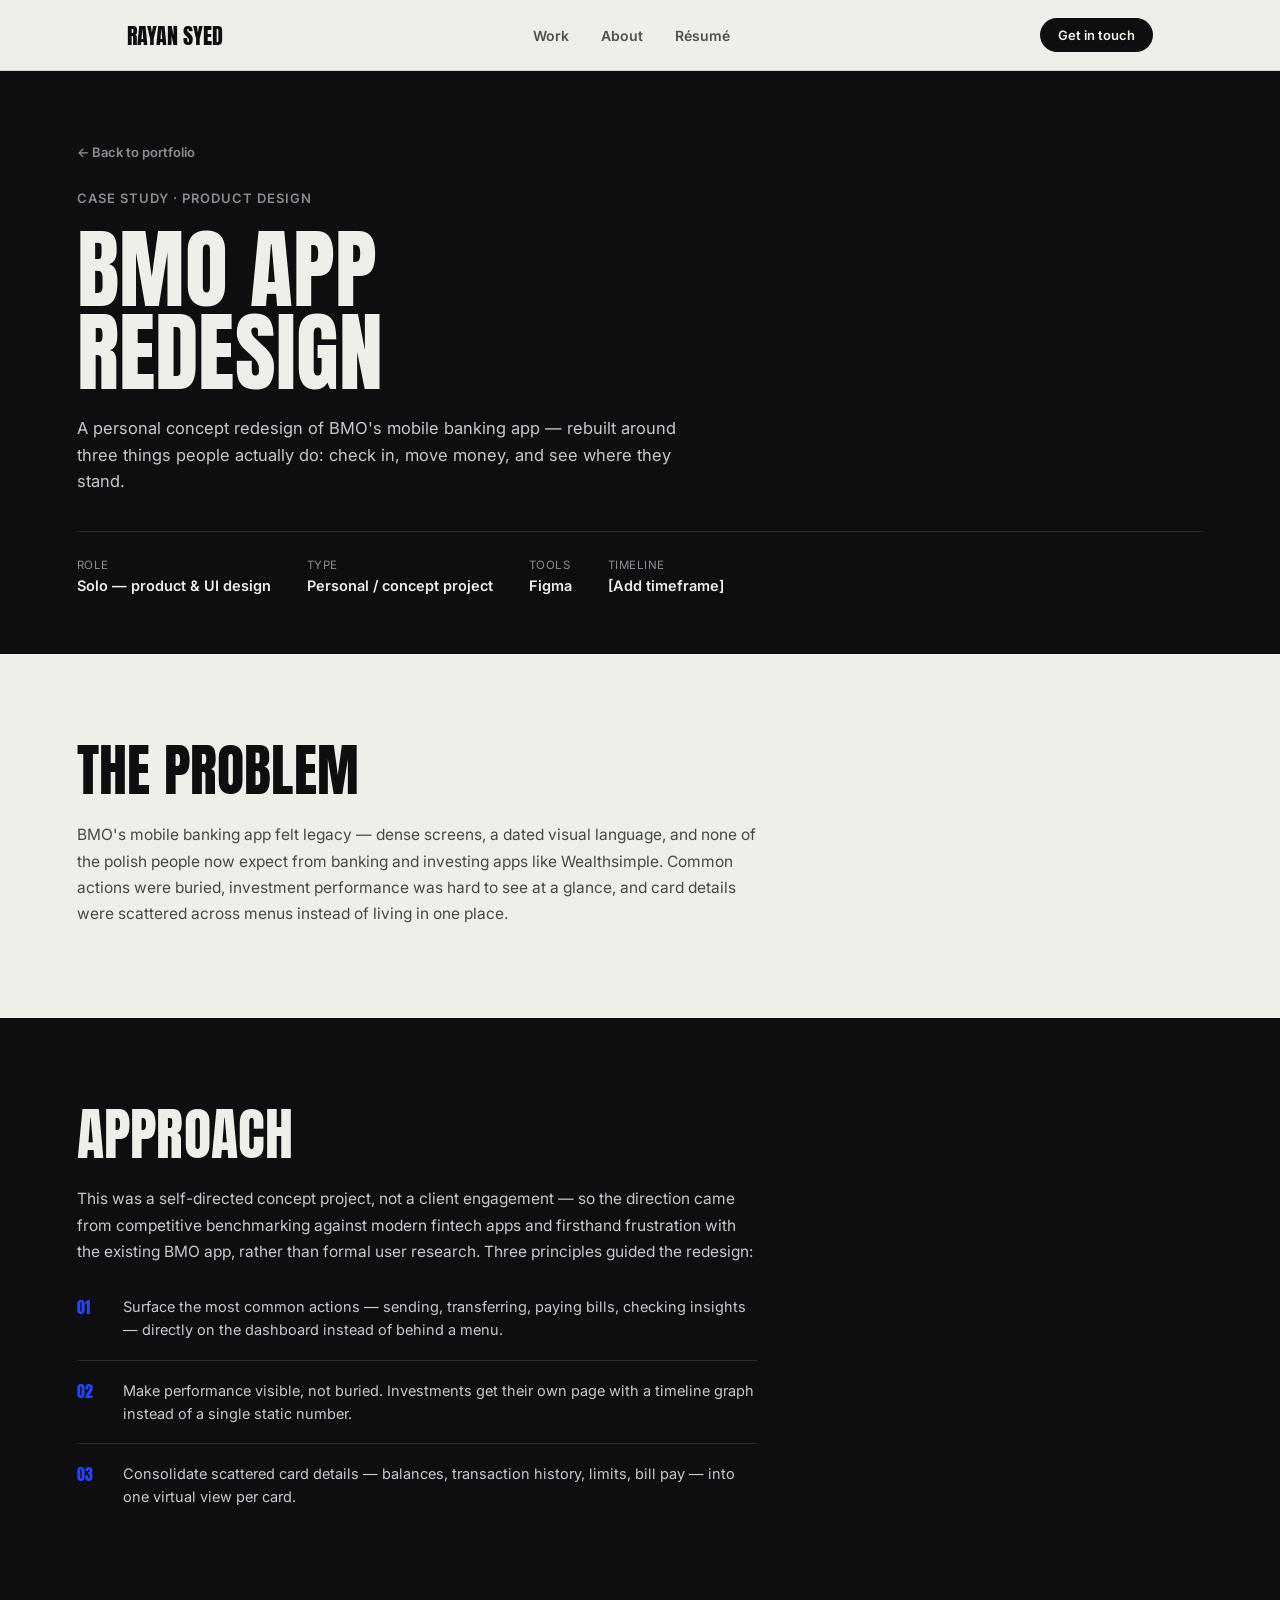
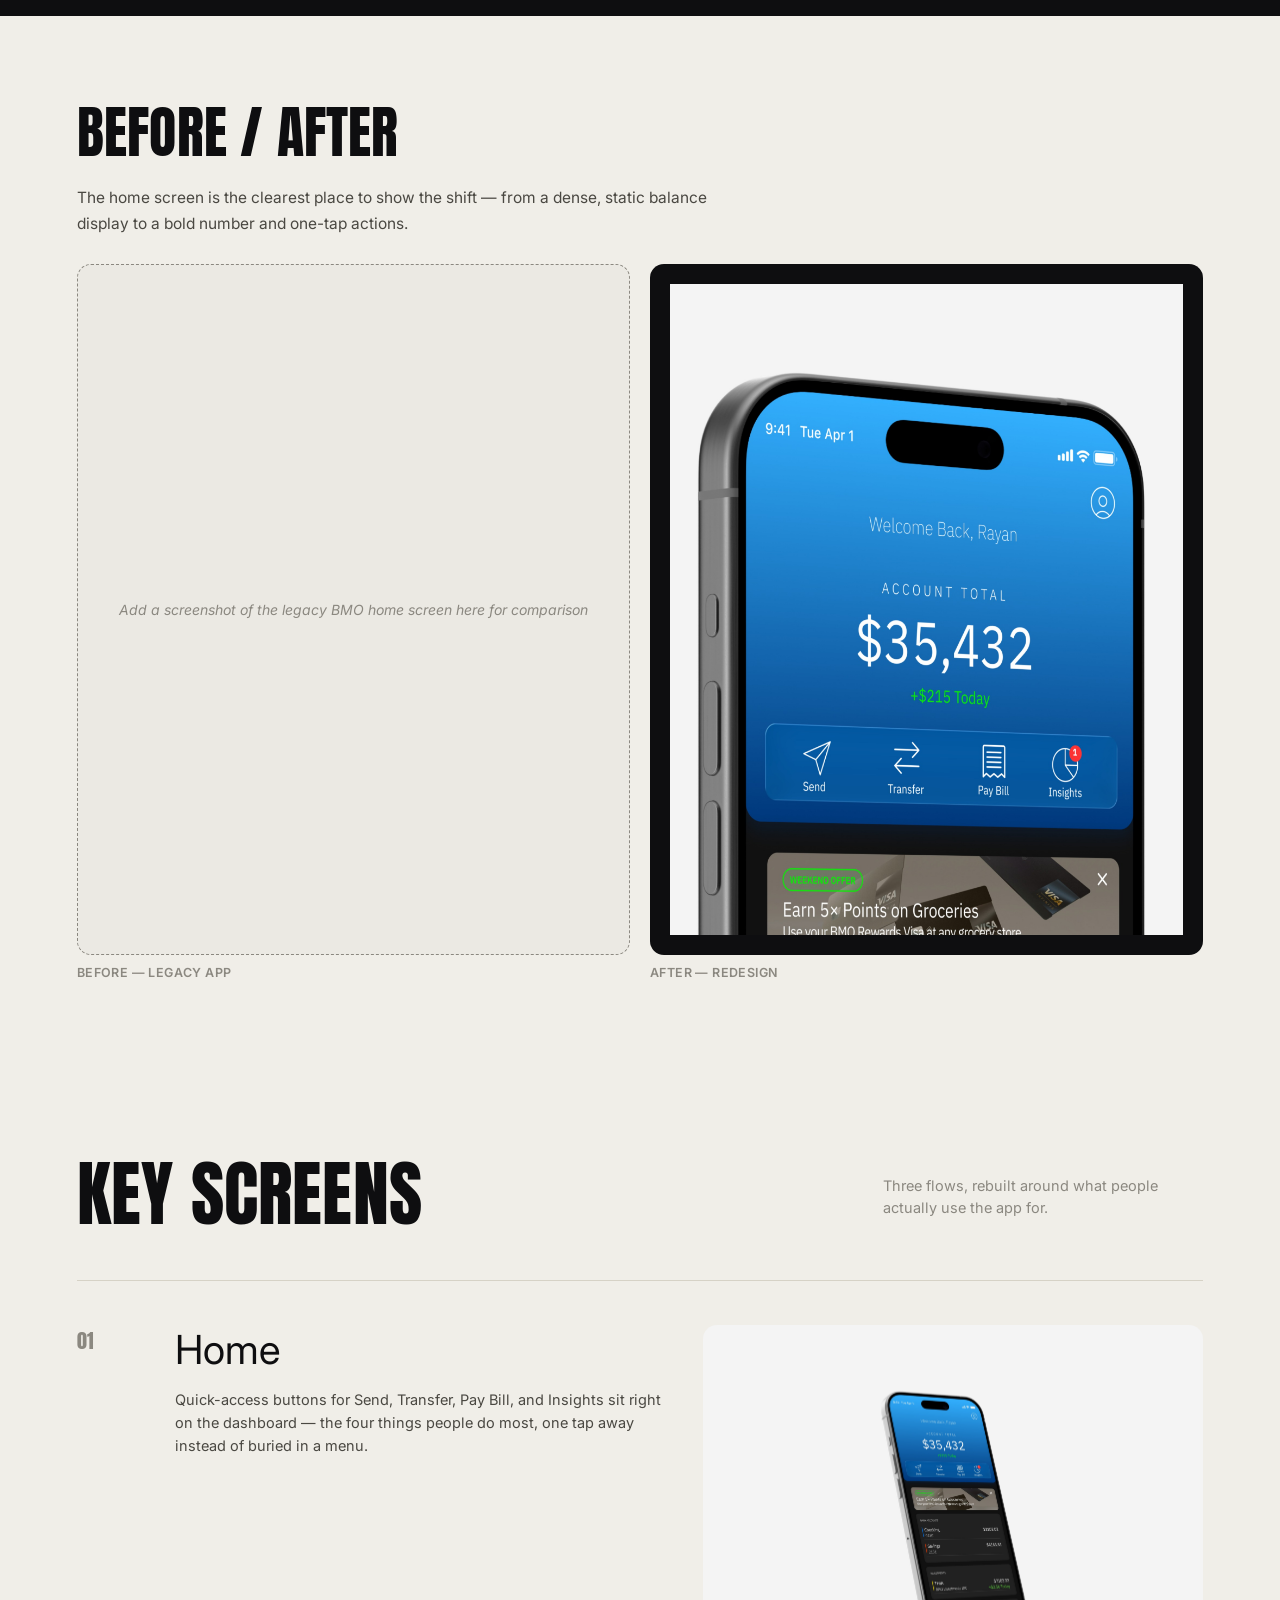
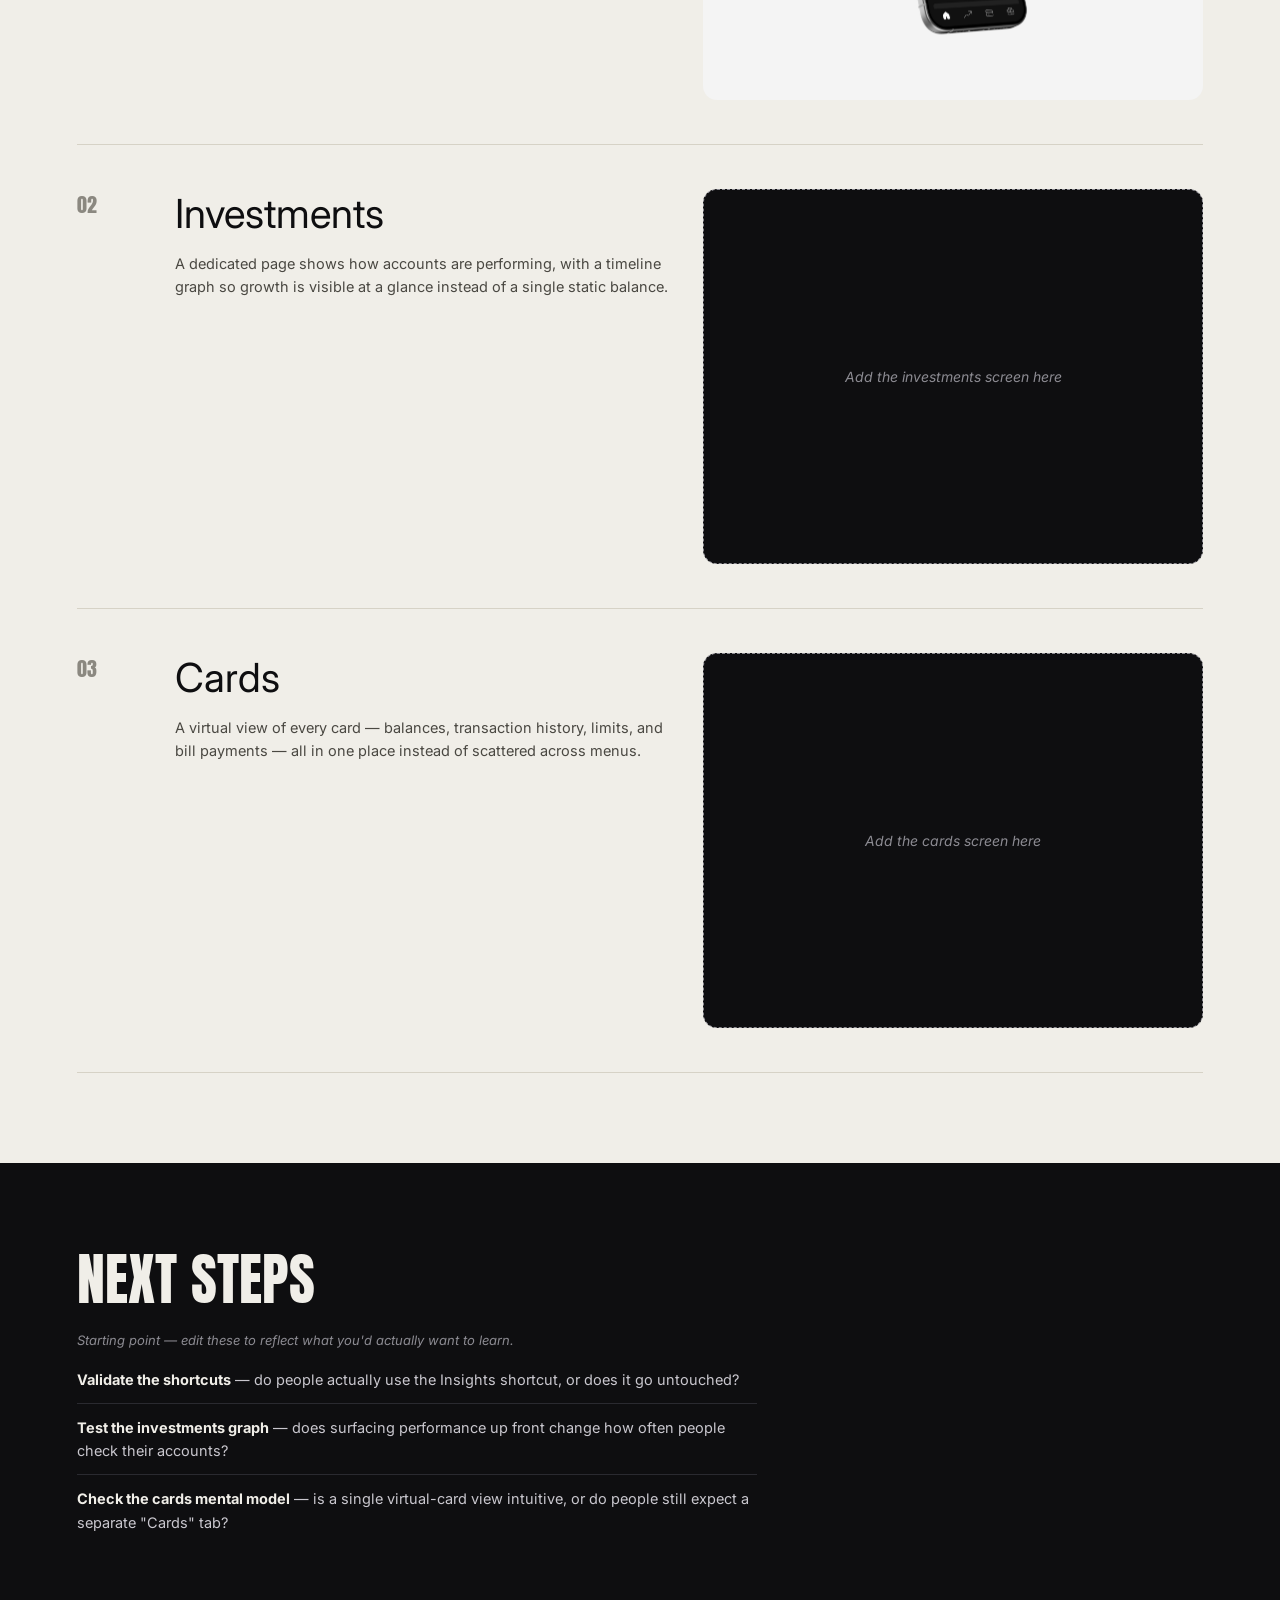
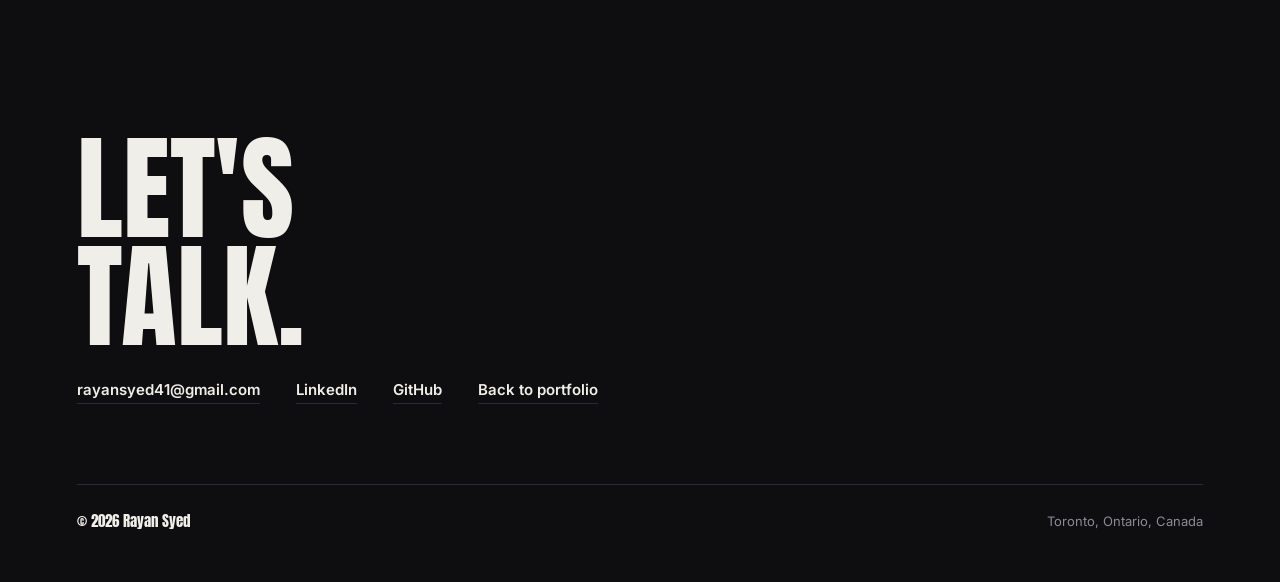
==== case-study-bmo.html @ 14a3d283 "Add files via upload" ====
<!DOCTYPE html>
<html lang="en">
<head>
<meta charset="UTF-8">
<meta name="viewport" content="width=device-width, initial-scale=1.0">
<title>BMO App Redesign — Rayan Syed</title>
<link rel="preconnect" href="https://fonts.googleapis.com">
<link rel="preconnect" href="https://fonts.gstatic.com" crossorigin>
<link href="https://fonts.googleapis.com/css2?family=Anton&family=Inter:wght@400;500;600;700&display=swap" rel="stylesheet">
<link rel="stylesheet" href="style.css">
<style>
  .case-hero{background:var(--ink);color:var(--paper);padding:70px 6vw 60px;}
  .back-link{
    font-size:13px;font-weight:600;color:var(--muted-on-ink);
    display:inline-flex;align-items:center;gap:6px;margin-bottom:30px;text-decoration:none;
  }
  .back-link:hover{color:var(--paper);}
  .case-hero h1{font-size:clamp(40px,7vw,88px);color:var(--paper);margin-bottom:22px;}
  .case-hero .lede{max-width:600px;font-size:16.5px;line-height:1.6;color:#C9C7CE;margin-bottom:36px;}
  .meta-strip{display:flex;flex-wrap:wrap;gap:36px;border-top:1px solid var(--line-on-ink);padding-top:26px;}
  .meta-item{display:flex;flex-direction:column;gap:5px;}
  .meta-label{font-size:11.5px;text-transform:uppercase;letter-spacing:0.5px;color:var(--muted-on-ink);font-family:'Inter',monospace;}
  .meta-value{font-size:14.5px;font-weight:600;color:var(--paper);}

  .case-section{padding:90px 6vw;}
  .case-section h2{font-size:clamp(32px,5vw,56px);margin-bottom:26px;}
  .case-section .lede-p{font-size:15.5px;line-height:1.7;color:#4A4842;max-width:680px;}
  .case-section.on-ink{background:var(--ink);color:var(--paper);}
  .case-section.on-ink .lede-p{color:#C9C7CE;}

  .principles{list-style:none;margin:30px 0 0;padding:0;display:flex;flex-direction:column;max-width:680px;}
  .principles li{display:flex;gap:18px;padding:18px 0;border-top:1px solid var(--line-on-ink);}
  .principles li:first-child{border-top:none;padding-top:0;}
  .principles .num{font-family:'Anton',sans-serif;color:var(--accent);font-size:16px;width:28px;flex-shrink:0;}
  .principles p{font-size:14.5px;line-height:1.6;color:#C9C7CE;}

  .compare{display:grid;grid-template-columns:1fr 1fr;gap:20px;margin-top:26px;}
  .compare figure{margin:0;}
  .compare .frame{
    aspect-ratio:4/5;border-radius:var(--radius);overflow:hidden;
    display:flex;align-items:center;justify-content:center;text-align:center;padding:20px;
  }
  .compare .frame img{width:100%;height:100%;object-fit:cover;display:block;}
  .compare figcaption{font-size:12.5px;color:var(--muted);margin-top:10px;font-weight:600;text-transform:uppercase;letter-spacing:0.4px;}

  .case-list.on-ink li{color:#C9C7CE;border-top-color:var(--line-on-ink);}
  .case-list.on-ink b{color:var(--paper);}
  .next-note{font-size:13px;color:var(--muted-on-ink);font-style:italic;margin-bottom:20px;}

  @media (max-width:860px){
    .compare{grid-template-columns:1fr;}
    .meta-strip{gap:22px;}
  }
</style>
</head>
<body>

<header>
  <nav>
    <a href="index.html" class="mark" style="text-decoration:none;color:inherit;">Rayan Syed</a>
    <div class="nav-links">
      <a href="index.html#work">Work</a>
      <a href="index.html#about">About</a>
      <a href="index.html#resume">Résumé</a>
    </div>
    <a href="index.html#contact" class="nav-cta">Get in touch</a>
    <button class="burger" aria-label="Menu"><span></span><span></span><span></span></button>
  </nav>
</header>

<section class="case-hero">
  <div class="wrap">
    <a href="index.html#work" class="back-link">&#8592; Back to portfolio</a>
    <div class="kicker">CASE STUDY · PRODUCT DESIGN</div>
    <h1 class="reveal">BMO App<br>Redesign</h1>
    <p class="lede reveal">A personal concept redesign of BMO's mobile banking app — rebuilt around three things people actually do: check in, move money, and see where they stand.</p>
    <div class="meta-strip reveal">
      <div class="meta-item"><div class="meta-label">Role</div><div class="meta-value">Solo — product &amp; UI design</div></div>
      <div class="meta-item"><div class="meta-label">Type</div><div class="meta-value">Personal / concept project</div></div>
      <div class="meta-item"><div class="meta-label">Tools</div><div class="meta-value">Figma</div></div>
      <div class="meta-item"><div class="meta-label">Timeline</div><div class="meta-value">[Add timeframe]</div></div>
    </div>
  </div>
</section>

<section class="case-section">
  <div class="wrap">
    <h2 class="reveal">The problem</h2>
    <p class="lede-p reveal">BMO's mobile banking app felt legacy — dense screens, a dated visual language, and none of the polish people now expect from banking and investing apps like Wealthsimple. Common actions were buried, investment performance was hard to see at a glance, and card details were scattered across menus instead of living in one place.</p>
  </div>
</section>

<section class="case-section on-ink">
  <div class="wrap">
    <h2 class="reveal">Approach</h2>
    <p class="lede-p reveal">This was a self-directed concept project, not a client engagement — so the direction came from competitive benchmarking against modern fintech apps and firsthand frustration with the existing BMO app, rather than formal user research. Three principles guided the redesign:</p>
    <ul class="principles reveal">
      <li><span class="num">01</span><p>Surface the most common actions — sending, transferring, paying bills, checking insights — directly on the dashboard instead of behind a menu.</p></li>
      <li><span class="num">02</span><p>Make performance visible, not buried. Investments get their own page with a timeline graph instead of a single static number.</p></li>
      <li><span class="num">03</span><p>Consolidate scattered card details — balances, transaction history, limits, bill pay — into one virtual view per card.</p></li>
    </ul>
  </div>
</section>

<section class="case-section">
  <div class="wrap">
    <h2 class="reveal">Before / after</h2>
    <p class="lede-p reveal" style="margin-bottom:8px;">The home screen is the clearest place to show the shift — from a dense, static balance display to a bold number and one-tap actions.</p>
    <div class="compare reveal">
      <figure>
        <div class="frame ph ph-box">Add a screenshot of the legacy BMO home screen here for comparison</div>
        <figcaption>Before — legacy app</figcaption>
      </figure>
      <figure>
        <div class="frame" style="background:var(--ink);">
          <img src="[data-uri]" alt="Redesigned BMO app home screen, close-up angle">
        </div>
        <figcaption>After — redesign</figcaption>
      </figure>
    </div>
  </div>
</section>

<section class="work" style="padding-top:90px;padding-bottom:90px;">
  <div class="wrap">
    <div class="section-head reveal">
      <h2>Key screens</h2>
      <p>Three flows, rebuilt around what people actually use the app for.</p>
    </div>

    <div class="project reveal">
      <div class="project-num">01</div>
      <div>
        <div class="project-title">Home</div>
        <p class="project-desc">Quick-access buttons for Send, Transfer, Pay Bill, and Insights sit right on the dashboard — the four things people do most, one tap away instead of buried in a menu.</p>
      </div>
      <div class="project-visual" style="padding:0;overflow:hidden;">
        <img src="[data-uri]" alt="BMO app home screen mockup" style="width:100%;height:100%;object-fit:cover;display:block;">
      </div>
    </div>

    <div class="project reveal">
      <div class="project-num">02</div>
      <div>
        <div class="project-title">Investments</div>
        <p class="project-desc">A dedicated page shows how accounts are performing, with a timeline graph so growth is visible at a glance instead of a single static balance.</p>
      </div>
      <div class="project-visual ph on-ink" style="background:var(--ink);color:var(--muted-on-ink);">Add the investments screen here</div>
    </div>

    <div class="project reveal">
      <div class="project-num">03</div>
      <div>
        <div class="project-title">Cards</div>
        <p class="project-desc">A virtual view of every card — balances, transaction history, limits, and bill payments — all in one place instead of scattered across menus.</p>
      </div>
      <div class="project-visual ph on-ink" style="background:var(--ink);color:var(--muted-on-ink);">Add the cards screen here</div>
    </div>
  </div>
</section>

<section class="case-section on-ink">
  <div class="wrap">
    <h2 class="reveal">Next steps</h2>
    <div class="next-note reveal">Starting point — edit these to reflect what you'd actually want to learn.</div>
    <ul class="case-list on-ink reveal" style="max-width:680px;">
      <li><b>Validate the shortcuts</b> — do people actually use the Insights shortcut, or does it go untouched?</li>
      <li><b>Test the investments graph</b> — does surfacing performance up front change how often people check their accounts?</li>
      <li><b>Check the cards mental model</b> — is a single virtual-card view intuitive, or do people still expect a separate "Cards" tab?</li>
    </ul>
  </div>
</section>

<section class="contact" id="contact">
  <div class="wrap">
    <h2 class="reveal">Let's<br>talk.</h2>
    <div class="contact-links reveal">
      <a href="mailto:rayansyed41@gmail.com">rayansyed41@gmail.com</a>
      <a href="https://www.linkedin.com/in/rayansyed">LinkedIn</a>
      <a href="https://github.com/rayansyed">GitHub</a>
      <a href="index.html">Back to portfolio</a>
    </div>
    <div class="foot-row">
      <div class="stamp">© 2026 Rayan Syed</div>
      <div>Toronto, Ontario, Canada</div>
    </div>
  </div>
</section>

<script>
  const burger = document.querySelector('.burger');
  const navLinks = document.querySelector('.nav-links');
  burger.addEventListener('click', () => {
    const open = navLinks.style.display === 'flex';
    navLinks.style.display = open ? 'none' : 'flex';
    navLinks.style.cssText += open ? '' : 'position:absolute;top:64px;left:0;right:0;background:var(--paper);flex-direction:column;padding:20px 6vw;border-bottom:1px solid var(--line);';
  });

  const io = new IntersectionObserver((entries) => {
    entries.forEach(e => { if (e.isIntersecting) e.target.classList.add('in'); });
  }, { threshold: 0.12 });
  document.querySelectorAll('.reveal').forEach(el => io.observe(el));
</script>

</body>
</html>
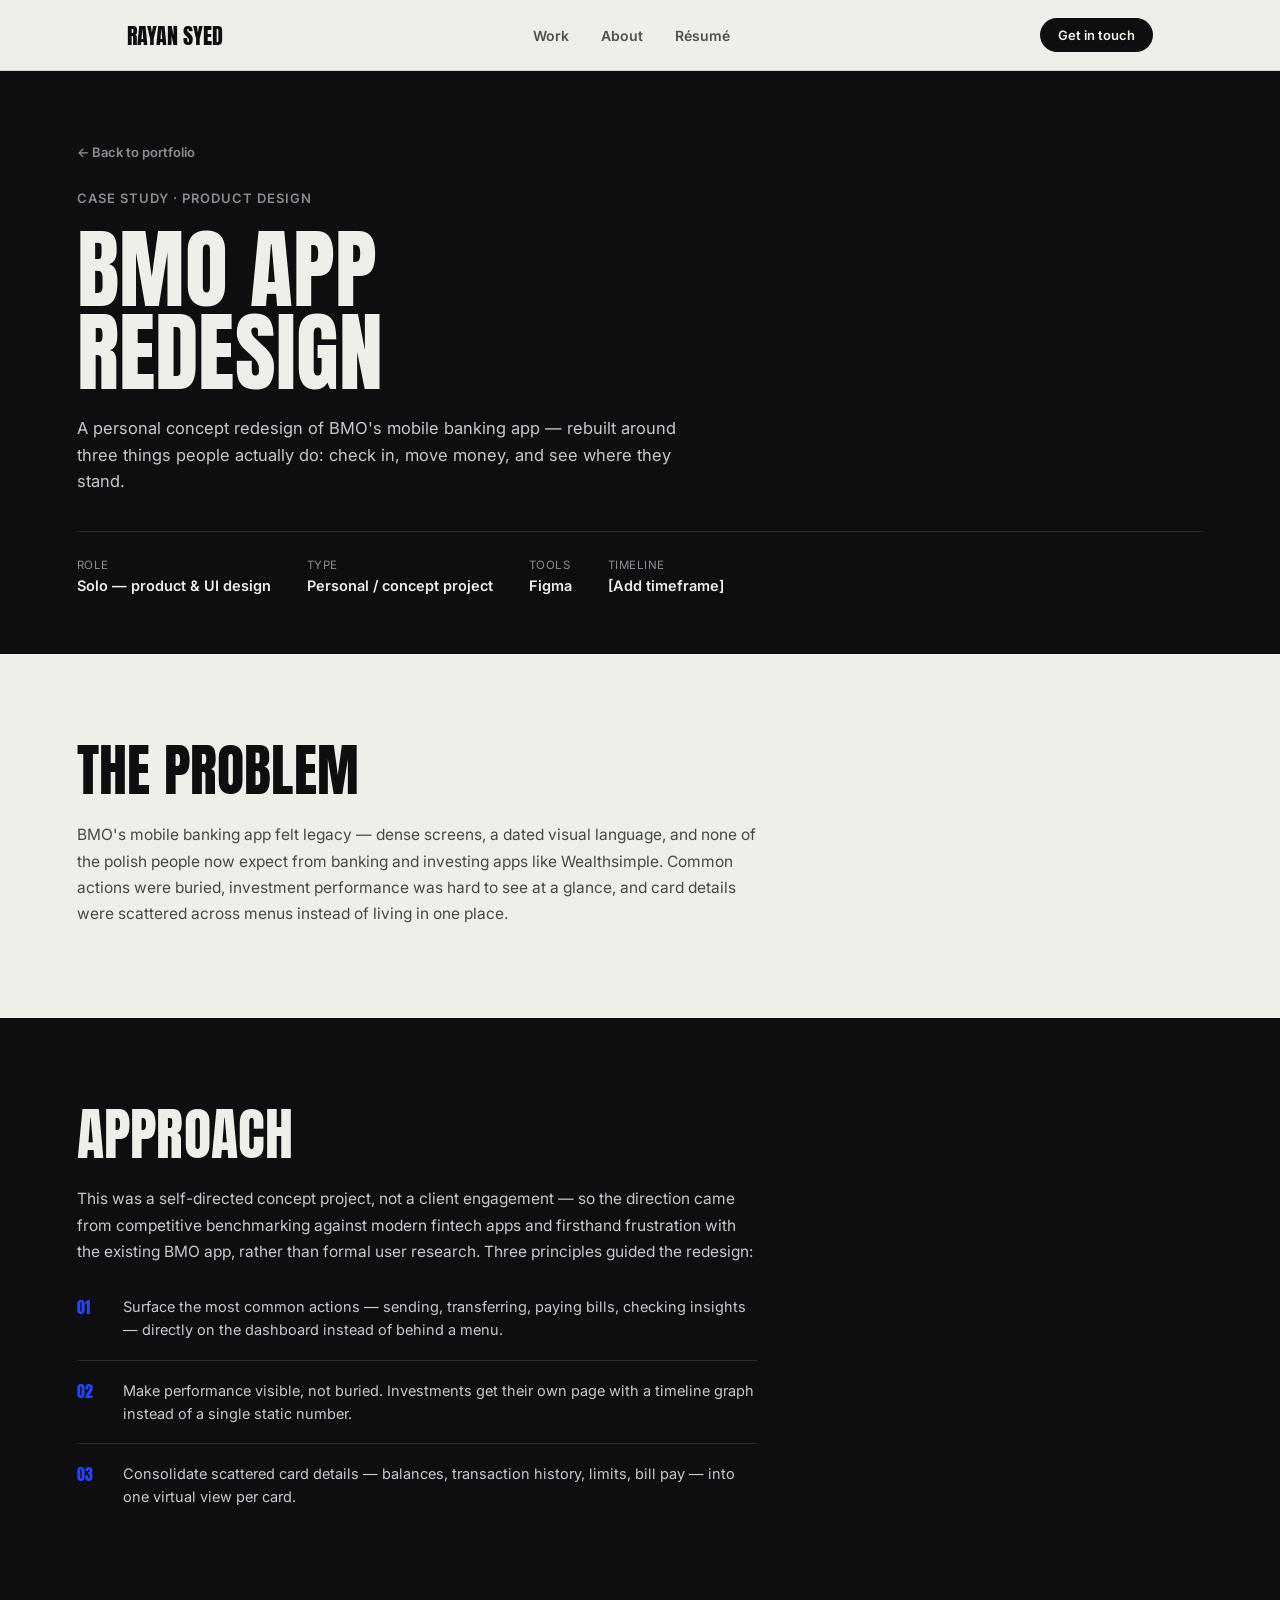
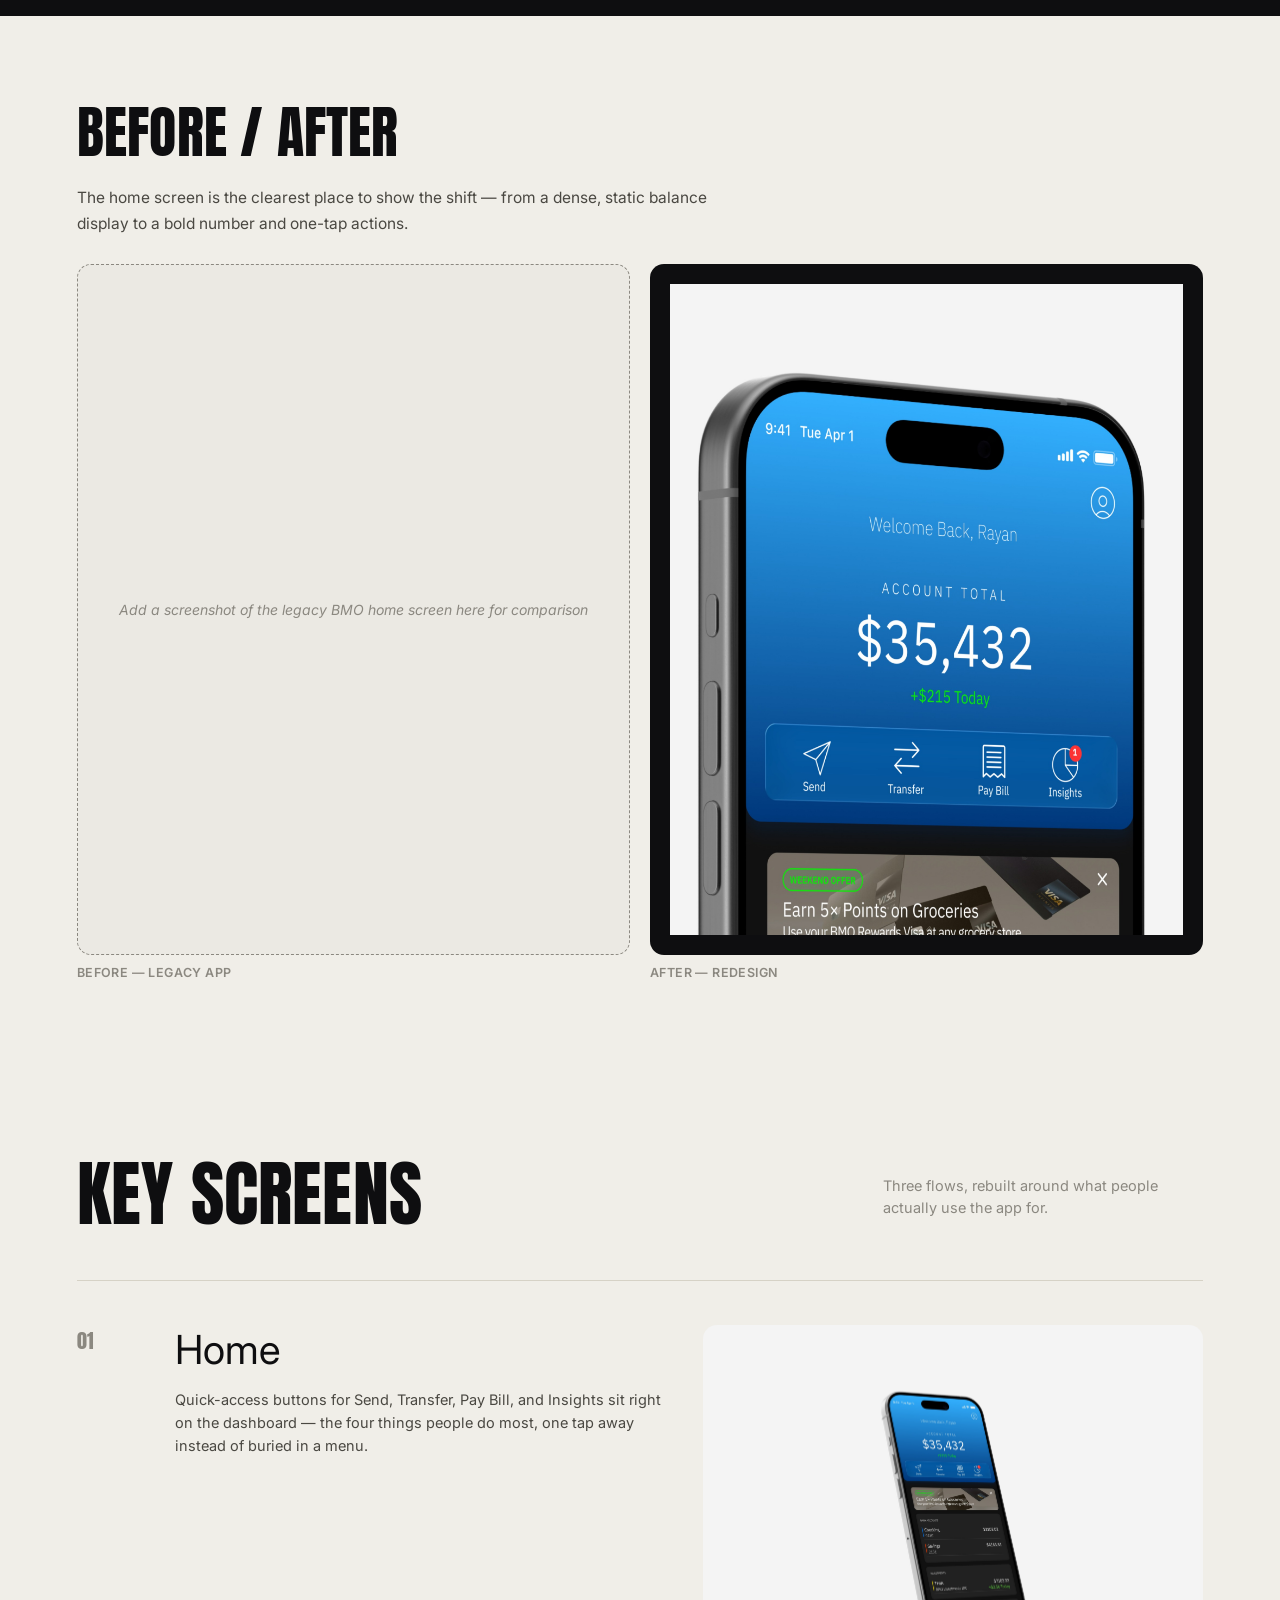
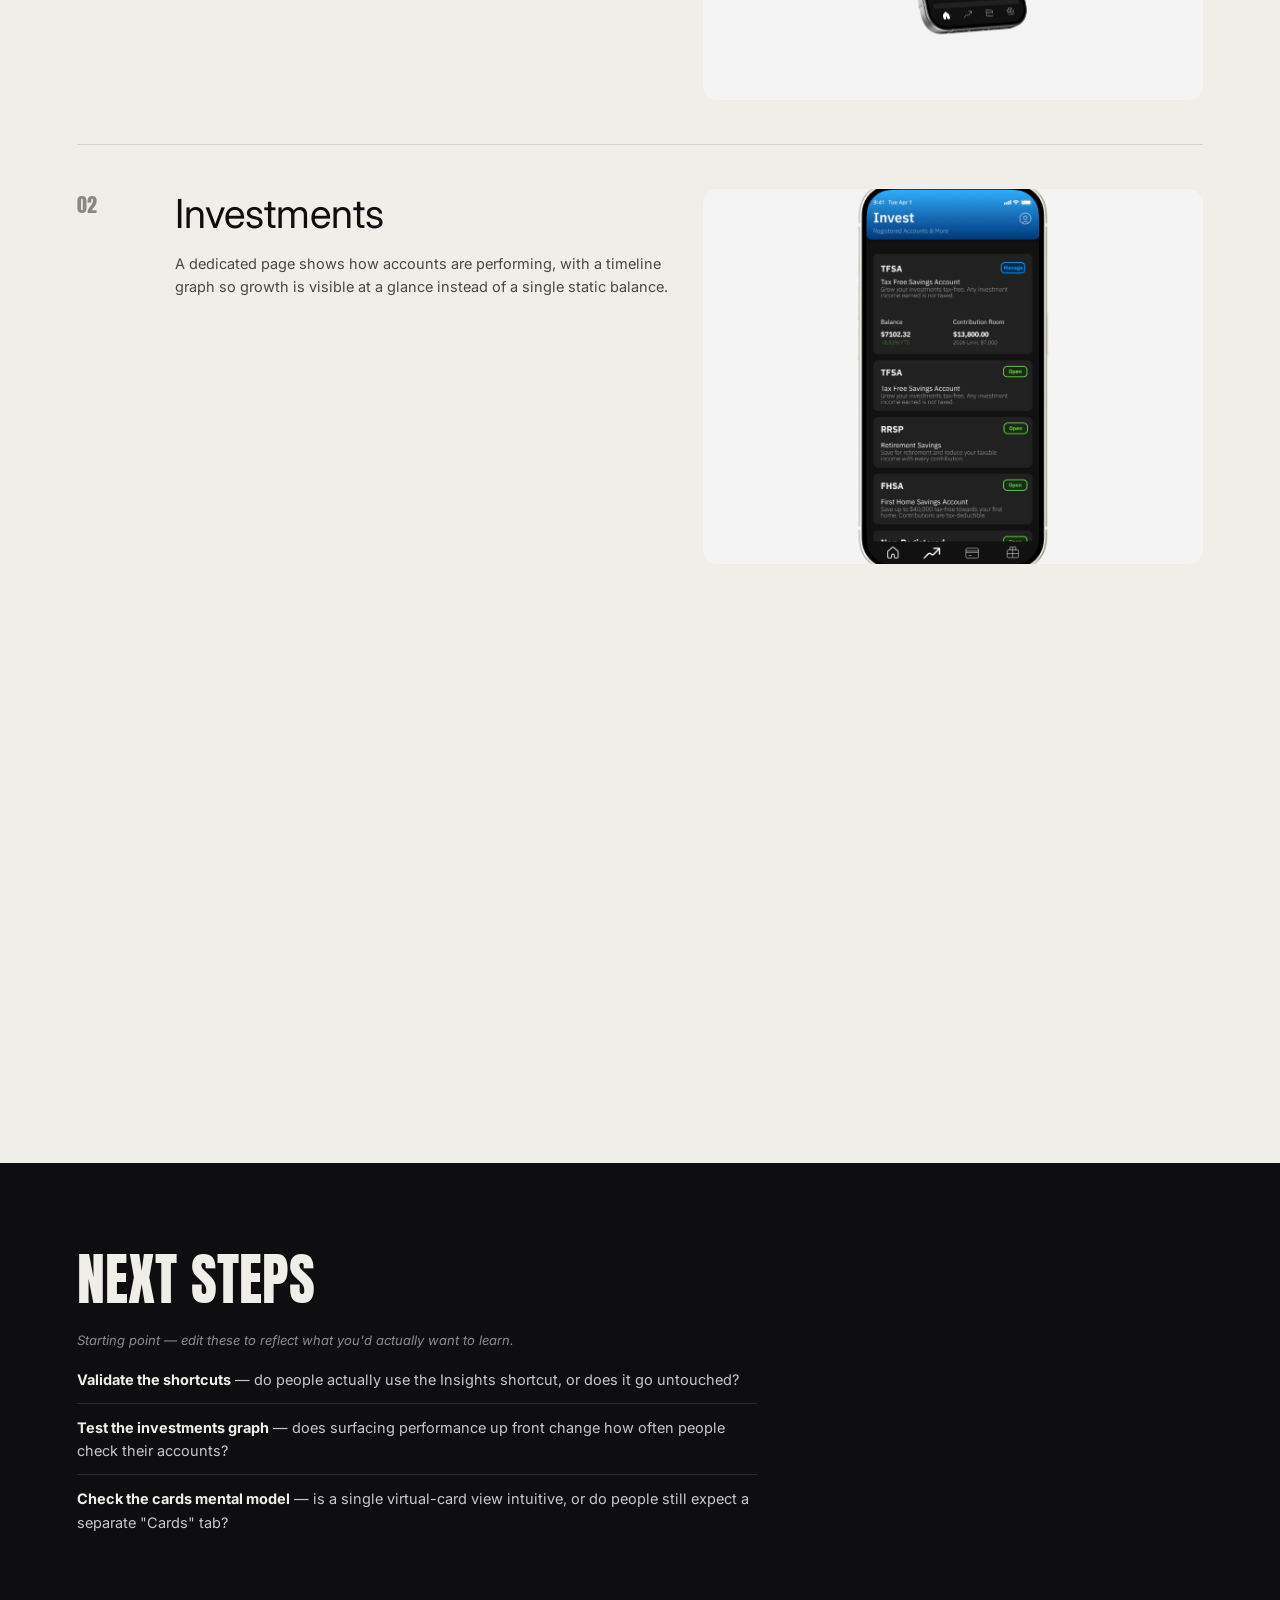
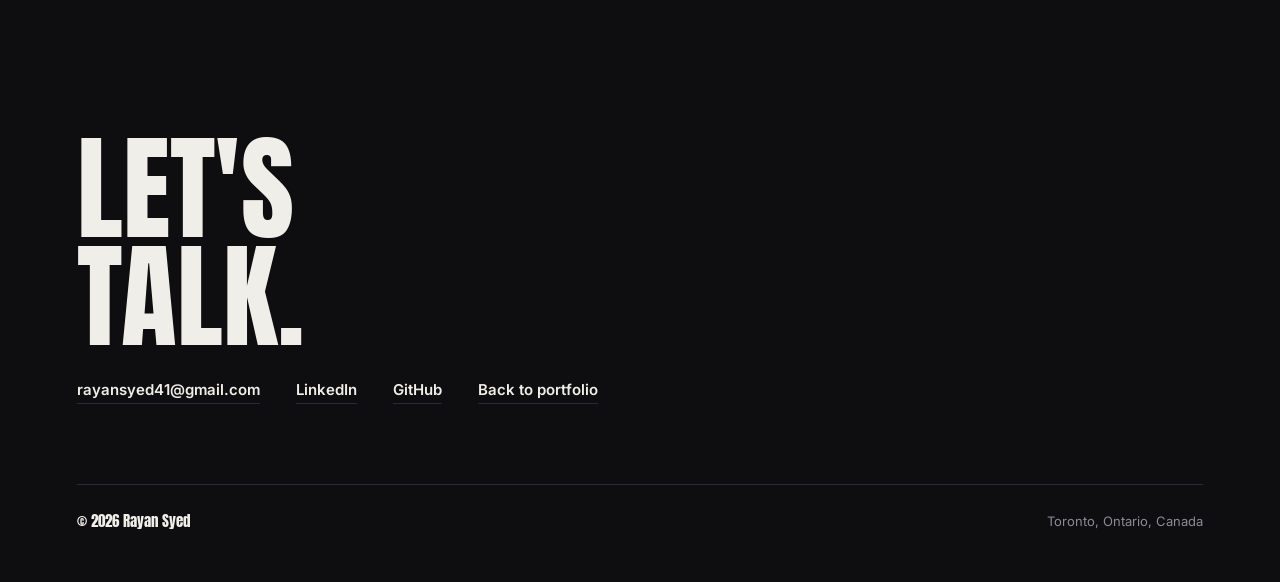
==== commit 9abbe880: "Update case-study-bmo.html" ====
--- a/case-study-bmo.html
+++ b/case-study-bmo.html
@@ -145,7 +145,7 @@
         <div class="project-title">Investments</div>
         <p class="project-desc">A dedicated page shows how accounts are performing, with a timeline graph so growth is visible at a glance instead of a single static balance.</p>
       </div>
-      <div class="project-visual ph on-ink" style="background:var(--ink);color:var(--muted-on-ink);">Add the investments screen here</div>
+      <div class="project-visual" style="padding:0;overflow:hidden;"><img src="[data-uri]" alt="BMO app investments page showing TFSA, RRSP, and FHSA accounts" style="width:100%;height:100%;object-fit:cover;display:block;"></div>
     </div>
 
     <div class="project reveal">
@@ -154,7 +154,7 @@
         <div class="project-title">Cards</div>
         <p class="project-desc">A virtual view of every card — balances, transaction history, limits, and bill payments — all in one place instead of scattered across menus.</p>
       </div>
-      <div class="project-visual ph on-ink" style="background:var(--ink);color:var(--muted-on-ink);">Add the cards screen here</div>
+      <div class="project-visual" style="padding:0;overflow:hidden;"><img src="[data-uri]